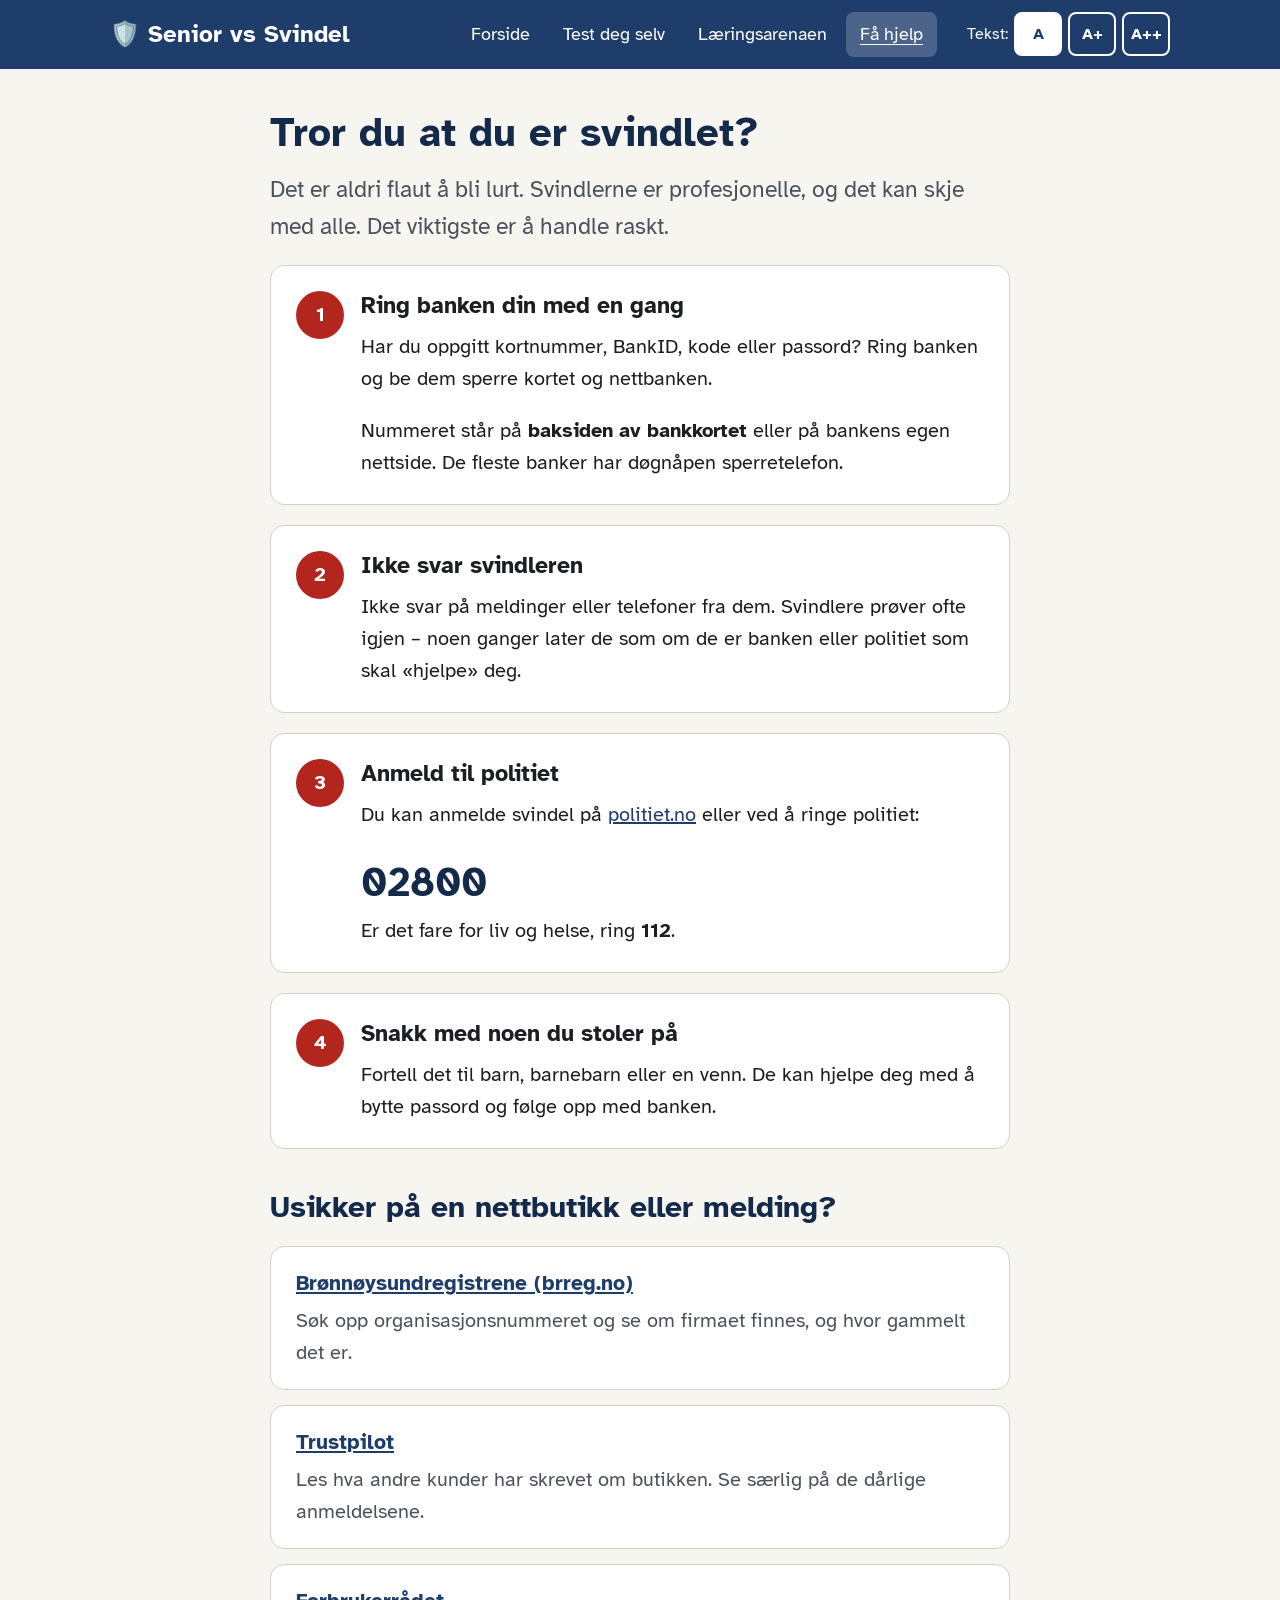
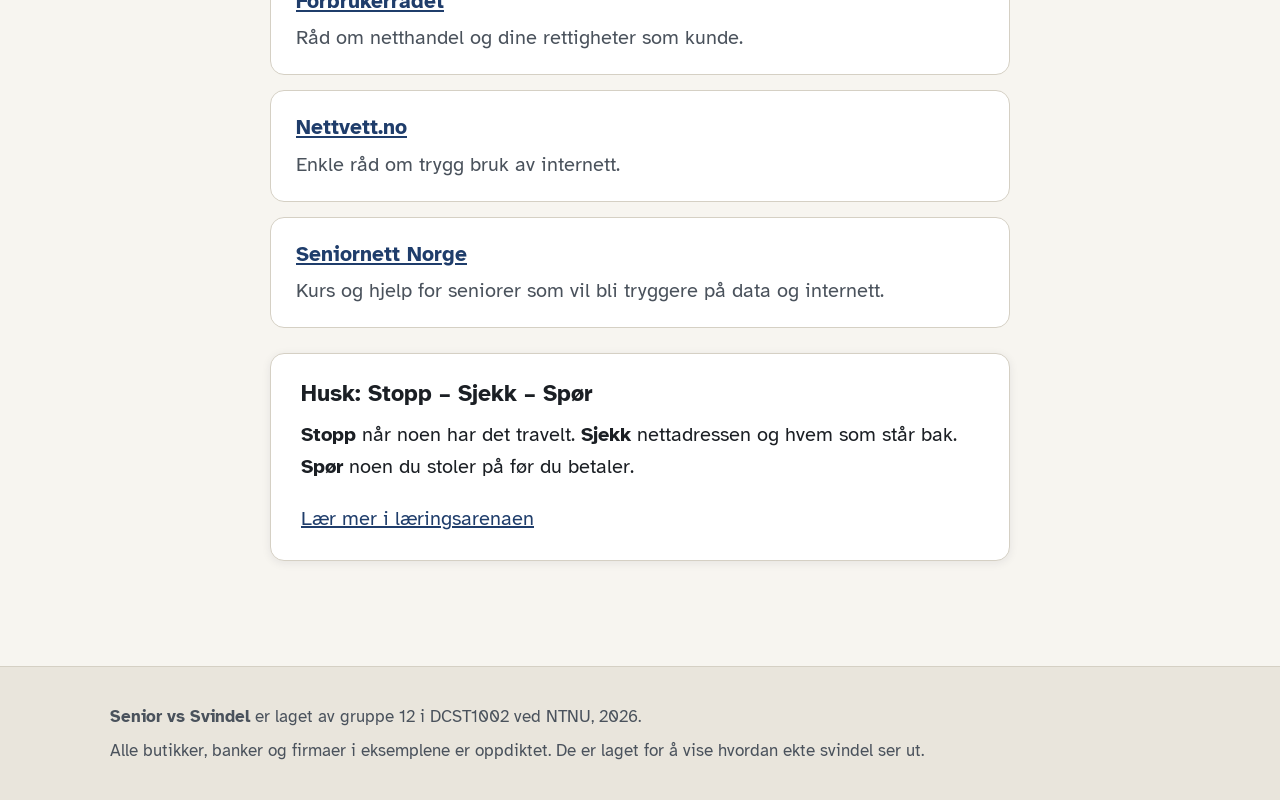
==== hjelp.html @ 6424313f "Første versjon av nettsiden Senior vs Svindel Vanskelig førstetest, læringsarena med fem moduler, le" ====
<!doctype html>
<html lang="no">
<head>
  <meta charset="utf-8">
  <meta name="viewport" content="width=device-width, initial-scale=1">
  <title>Få hjelp – Senior vs Svindel</title>
  <script>try { document.documentElement.dataset.tekst = JSON.parse(localStorage.getItem('svs-tekst')) || 'normal'; } catch (e) {}</script>
  <link rel="preconnect" href="https://fonts.googleapis.com">
  <link rel="preconnect" href="https://fonts.gstatic.com" crossorigin>
  <link href="https://fonts.googleapis.com/css2?family=Atkinson+Hyperlegible:wght@400;700&display=swap" rel="stylesheet">
  <link rel="stylesheet" href="css/stil.css">
</head>
<body>
  <a class="hopp" href="#hovedinnhold">Hopp til innholdet</a>
  <header class="topp">
    <div class="topp-innhold">
      <a class="logo" href="index.html"><span aria-hidden="true">🛡️</span> Senior vs Svindel</a>
      <nav class="hovedmeny" aria-label="Hovedmeny">
        <a href="index.html">Forside</a>
        <a href="test.html">Test deg selv</a>
        <a href="laering.html">Læringsarenaen</a>
        <a href="hjelp.html">Få hjelp</a>
      </nav>
      <div class="tekststorrelse" role="group" aria-label="Tekststørrelse">
        <span>Tekst:</span>
        <button type="button" data-tekstknapp="normal" aria-label="Vanlig tekst">A</button>
        <button type="button" data-tekstknapp="stor" aria-label="Stor tekst">A+</button>
        <button type="button" data-tekstknapp="storst" aria-label="Største tekst">A++</button>
      </div>
    </div>
  </header>

  <main class="innhold smal" id="hovedinnhold">
    <h1>Tror du at du er svindlet?</h1>
    <p class="ingress">
      Det er aldri flaut å bli lurt. Svindlerne er profesjonelle, og det kan skje med alle.
      Det viktigste er å handle raskt.
    </p>

    <ol class="hjelp-steg">
      <li>
        <h3>Ring banken din med en gang</h3>
        <p>Har du oppgitt kortnummer, BankID, kode eller passord? Ring banken og be dem sperre kortet og nettbanken.</p>
        <p>Nummeret står på <b>baksiden av bankkortet</b> eller på bankens egen nettside. De fleste banker har døgnåpen sperretelefon.</p>
      </li>
      <li>
        <h3>Ikke svar svindleren</h3>
        <p>Ikke svar på meldinger eller telefoner fra dem. Svindlere prøver ofte igjen – noen ganger later de som om de er banken eller politiet som skal «hjelpe» deg.</p>
      </li>
      <li>
        <h3>Anmeld til politiet</h3>
        <p>Du kan anmelde svindel på <a href="https://www.politiet.no" target="_blank" rel="noopener">politiet.no</a> eller ved å ringe politiet:</p>
        <span class="telefonnummer">02800</span>
        <p>Er det fare for liv og helse, ring <b>112</b>.</p>
      </li>
      <li>
        <h3>Snakk med noen du stoler på</h3>
        <p>Fortell det til barn, barnebarn eller en venn. De kan hjelpe deg med å bytte passord og følge opp med banken.</p>
      </li>
    </ol>

    <h2>Usikker på en nettbutikk eller melding?</h2>
    <ul class="lenkeliste">
      <li>
        <a href="https://www.brreg.no" target="_blank" rel="noopener">Brønnøysundregistrene (brreg.no)</a>
        <p>Søk opp organisasjonsnummeret og se om firmaet finnes, og hvor gammelt det er.</p>
      </li>
      <li>
        <a href="https://www.trustpilot.com" target="_blank" rel="noopener">Trustpilot</a>
        <p>Les hva andre kunder har skrevet om butikken. Se særlig på de dårlige anmeldelsene.</p>
      </li>
      <li>
        <a href="https://www.forbrukerradet.no" target="_blank" rel="noopener">Forbrukerrådet</a>
        <p>Råd om netthandel og dine rettigheter som kunde.</p>
      </li>
      <li>
        <a href="https://nettvett.no" target="_blank" rel="noopener">Nettvett.no</a>
        <p>Enkle råd om trygg bruk av internett.</p>
      </li>
      <li>
        <a href="https://www.seniornett.no" target="_blank" rel="noopener">Seniornett Norge</a>
        <p>Kurs og hjelp for seniorer som vil bli tryggere på data og internett.</p>
      </li>
    </ul>

    <div class="kort">
      <h3>Husk: Stopp – Sjekk – Spør</h3>
      <p><b>Stopp</b> når noen har det travelt. <b>Sjekk</b> nettadressen og hvem som står bak. <b>Spør</b> noen du stoler på før du betaler.</p>
      <a href="laering.html">Lær mer i læringsarenaen</a>
    </div>
  </main>

  <footer class="bunn">
    <div class="bunn-innhold">
      <p><b>Senior vs Svindel</b> er laget av gruppe 12 i DCST1002 ved NTNU, 2026.</p>
      <p>Alle butikker, banker og firmaer i eksemplene er oppdiktet. De er laget for å vise hvordan ekte svindel ser ut.</p>
    </div>
  </footer>

  <script src="js/felles.js"></script>
</body>
</html>
---- css/stil.css ----
/* =========================================================
   Senior vs Svindel – felles stil for hele nettsiden
   Laget for eldre brukere: stor tekst, høy kontrast, store knapper.
   ========================================================= */

:root {
  --bakgrunn: #f7f5f0;
  --flate: #ffffff;
  --tekst: #1b1f24;
  --dempet: #4a525c;
  --hoved: #1f3d6b;
  --hoved-mork: #142a4b;
  --hoved-lys: #e4ebf5;
  --fare: #b3261e;
  --fare-mork: #8c1d17;
  --fare-lys: #fbe9e7;
  --ok: #1d6f3a;
  --ok-mork: #15542b;
  --ok-lys: #e3f3e8;
  --varsel: #7a5000;
  --varsel-lys: #fff4d6;
  --kant: #d5d0c4;
  --fokus: #f2b705;
  --radius: 14px;
  --skygge: 0 2px 10px rgba(20, 30, 50, 0.08);
}

/* Tekststørrelse styres av knappene A / A+ / A++ */
html { font-size: 125%; } /* 20 px */
html[data-tekst="stor"] { font-size: 140%; }
html[data-tekst="storst"] { font-size: 160%; }

*, *::before, *::after { box-sizing: border-box; }
[hidden] { display: none !important; }

body {
  margin: 0;
  font-family: "Atkinson Hyperlegible", system-ui, -apple-system, "Segoe UI", Arial, sans-serif;
  background: var(--bakgrunn);
  color: var(--tekst);
  line-height: 1.6;
}

img { max-width: 100%; height: auto; }
a { color: var(--hoved); }
:focus-visible { outline: 4px solid var(--fokus); outline-offset: 3px; }

h1 { font-size: 2rem; line-height: 1.2; margin: 0 0 0.75rem; color: var(--hoved-mork); }
h2 { font-size: 1.5rem; line-height: 1.25; margin: 2rem 0 0.75rem; color: var(--hoved-mork); }
h3 { font-size: 1.15rem; line-height: 1.3; margin: 1.25rem 0 0.5rem; }
p { margin: 0 0 1rem; }

.hopp {
  position: absolute; left: -9999px; top: 0;
  background: var(--fokus); color: #000; padding: 0.5rem 1rem; z-index: 10;
}
.hopp:focus { left: 0; }

/* ---------- Toppmeny ---------- */
.topp { background: var(--hoved); color: #fff; }
.topp-innhold {
  max-width: 1100px; margin: 0 auto; padding: 0.6rem 1rem;
  display: flex; flex-wrap: wrap; align-items: center; gap: 0.5rem 1.5rem;
}
.logo {
  color: #fff; font-weight: 700; font-size: 1.2rem; text-decoration: none;
  display: flex; gap: 0.4rem; align-items: center;
}
.hovedmeny { display: flex; flex-wrap: wrap; gap: 0.25rem; margin-left: auto; }
.hovedmeny a {
  color: #fff; text-decoration: none; padding: 0.4rem 0.7rem; border-radius: 8px; font-size: 0.9rem;
}
.hovedmeny a:hover { background: rgba(255, 255, 255, 0.15); }
.hovedmeny a[aria-current="page"] { background: rgba(255, 255, 255, 0.2); text-decoration: underline; text-underline-offset: 4px; }
.tekststorrelse { display: flex; gap: 0.3rem; align-items: center; font-size: 0.8rem; }
.tekststorrelse button {
  font: inherit; font-weight: 700; min-width: 2.4rem; min-height: 2.2rem;
  border: 2px solid #fff; background: transparent; color: #fff; border-radius: 8px; cursor: pointer;
}
.tekststorrelse button[aria-pressed="true"] { background: #fff; color: var(--hoved); }

/* ---------- Innhold ---------- */
.innhold { max-width: 1100px; margin: 0 auto; padding: 2rem 1rem 4rem; }
.smal { max-width: 780px; margin-left: auto; margin-right: auto; }
.ingress { font-size: 1.15rem; color: var(--dempet); max-width: 40em; }
.overtittel {
  text-transform: uppercase; letter-spacing: 0.08em; font-size: 0.8rem; font-weight: 700;
  color: var(--hoved); margin-bottom: 0.3rem;
}

.kort {
  background: var(--flate); border: 1px solid var(--kant); border-radius: var(--radius);
  padding: 1.25rem 1.5rem; box-shadow: var(--skygge); margin: 1.25rem 0;
}
.kort > :last-child { margin-bottom: 0; }
.kort h2:first-child, .kort h3:first-child { margin-top: 0; }
.varsel-kort { background: var(--varsel-lys); border-color: #e9cf8a; }
.fare-kort { background: var(--fare-lys); border-color: #eab5ae; }
.ok-kort { background: var(--ok-lys); border-color: #a9d6b8; }

/* ---------- Knapper ---------- */
.knapp {
  display: inline-flex; align-items: center; justify-content: center; gap: 0.5rem;
  min-height: 3rem; padding: 0.7rem 1.4rem;
  font: inherit; font-weight: 700; line-height: 1.25; text-align: center;
  border-radius: 12px; border: 2px solid var(--hoved);
  background: var(--hoved); color: #fff; text-decoration: none; cursor: pointer;
}
.knapp:hover { background: var(--hoved-mork); border-color: var(--hoved-mork); }
.knapp:disabled { cursor: default; opacity: 0.55; }
.knapp-stor { font-size: 1.1rem; padding: 0.9rem 2rem; min-height: 3.6rem; }
.knapp-sekundar { background: var(--flate); color: var(--hoved); }
.knapp-sekundar:hover { background: var(--hoved-lys); color: var(--hoved-mork); }
.svar-ekte { background: var(--ok); border-color: var(--ok); }
.svar-ekte:hover { background: var(--ok-mork); border-color: var(--ok-mork); }
.svar-svindel { background: var(--fare); border-color: var(--fare); }
.svar-svindel:hover { background: var(--fare-mork); border-color: var(--fare-mork); }
.knapperad { display: flex; flex-wrap: wrap; gap: 1rem; margin: 1.5rem 0; }

/* ---------- Forside ---------- */
.helt { padding: 2.5rem 0 1rem; }
.helt h1 { font-size: 2.6rem; max-width: 16em; }
.helt .ingress { font-size: 1.25rem; }
.tall-rad { display: grid; grid-template-columns: repeat(auto-fit, minmax(240px, 1fr)); gap: 1rem; margin: 2rem 0; }
.tall-kort { background: var(--flate); border: 1px solid var(--kant); border-radius: var(--radius); padding: 1.25rem 1.5rem; box-shadow: var(--skygge); }
.tall-kort .tall { font-size: 2.4rem; font-weight: 700; color: var(--fare); line-height: 1.1; display: block; }
.tall-kort p { margin: 0.4rem 0 0.5rem; }
.tall-kort .kilde { font-size: 0.75rem; color: var(--dempet); margin: 0; }
.steg-rad { display: grid; grid-template-columns: repeat(auto-fit, minmax(240px, 1fr)); gap: 1rem; counter-reset: steg; padding: 0; list-style: none; }
.steg-rad li { background: var(--flate); border: 1px solid var(--kant); border-radius: var(--radius); padding: 1.25rem 1.5rem; position: relative; }
.steg-rad li::before {
  counter-increment: steg; content: counter(steg);
  display: grid; place-items: center; width: 2.4rem; height: 2.4rem; border-radius: 50%;
  background: var(--hoved); color: #fff; font-weight: 700; margin-bottom: 0.5rem;
}
.steg-rad h3 { margin-top: 0; }
.steg-rad p { margin: 0; }

/* ---------- Test ---------- */
.test-topp { display: flex; justify-content: space-between; align-items: center; gap: 1rem; flex-wrap: wrap; margin-bottom: 0.5rem; font-weight: 700; }
.fremdrift { height: 0.6rem; background: var(--hoved-lys); border-radius: 99px; overflow: hidden; }
.fremdrift > span { display: block; height: 100%; background: var(--hoved); transition: width 0.3s; }
.tidtaker { color: var(--dempet); font-variant-numeric: tabular-nums; }
.tidtaker.lite-tid { color: var(--fare); }
.tidslinje { height: 0.35rem; background: #eee6d8; border-radius: 99px; overflow: hidden; margin-top: 0.4rem; }
.tidslinje > span { display: block; height: 100%; background: var(--varsel); transition: width 1s linear; }
.tidslinje.lite-tid > span { background: var(--fare); }
.sporsmal-tekst { font-size: 1.4rem; margin: 1.25rem 0 1rem; }
.oppgave { margin: 0 0 1.25rem; }

.svarknapper {
  display: grid; grid-template-columns: 1fr 1fr; gap: 1rem;
  position: sticky; bottom: 0; padding: 1rem 0;
  background: linear-gradient(to bottom, rgba(247, 245, 240, 0), var(--bakgrunn) 25%);
}
.svarknapper.valg-liste { grid-template-columns: 1fr; position: static; background: none; }
.knapp-valg {
  background: var(--flate); color: var(--tekst); border-color: var(--kant);
  justify-content: flex-start; text-align: left; font-weight: 400;
}
.knapp-valg:hover { background: var(--hoved-lys); border-color: var(--hoved); color: var(--tekst); }
.knapp-valg.valgt { border-color: var(--hoved); border-width: 3px; }
.knapp-valg.er-riktig { background: var(--ok-lys); border-color: var(--ok); }
.knapp-valg:disabled { opacity: 1; }

.sikkerhet { display: grid; grid-template-columns: repeat(5, 1fr); gap: 0.5rem; margin: 1rem 0 1.5rem; }
.sikkerhet button {
  font: inherit; font-size: 0.85rem; min-height: 4.2rem; padding: 0.5rem 0.3rem;
  border: 2px solid var(--kant); background: var(--flate); color: var(--tekst); border-radius: 12px; cursor: pointer; line-height: 1.2;
}
.sikkerhet button b { display: block; font-size: 1.3rem; }
.sikkerhet button[aria-pressed="true"] { border-color: var(--hoved); background: var(--hoved); color: #fff; }

.tilbakemelding { border-radius: var(--radius); padding: 1.25rem 1.5rem; margin: 1rem 0; border: 3px solid; }
.tilbakemelding.riktig { background: var(--ok-lys); border-color: var(--ok); }
.tilbakemelding.feil { background: var(--fare-lys); border-color: var(--fare); }
.tb-tittel { font-size: 1.3rem; font-weight: 700; margin-bottom: 0.5rem; }

.resultat h1 { font-size: 2.2rem; }
.poeng-stor { font-size: 4.5rem; font-weight: 700; line-height: 1; margin: 0.5rem 0 1rem; }
.poeng-stor span { font-size: 2rem; color: var(--dempet); }
.poeng-stor.fare { color: var(--fare); }
.poeng-stor.ok { color: var(--ok); }
.sammenligning { display: grid; grid-template-columns: 1fr 1fr; gap: 1rem; margin: 1rem 0; }
.sammenligning div { background: var(--flate); border: 1px solid var(--kant); border-radius: var(--radius); padding: 1rem; text-align: center; }
.sammenligning span { display: block; color: var(--dempet); }
.sammenligning b { font-size: 2.2rem; }
.sammenligning .naa b { color: var(--ok); }

.fasit { margin: 2rem 0; background: var(--flate); border: 1px solid var(--kant); border-radius: var(--radius); padding: 1rem 1.5rem; }
.fasit summary { cursor: pointer; font-weight: 700; font-size: 1.1rem; min-height: 2.5rem; display: flex; align-items: center; }
.fasit ol { padding-left: 1.5rem; }
.fasit li { margin: 1rem 0; padding-left: 0.25rem; }
.fasit li p { margin: 0.3rem 0 0; color: var(--dempet); }
.fasit .merke-riktig { color: var(--ok); font-weight: 700; }
.fasit .merke-feil { color: var(--fare); font-weight: 700; }

.sjekkliste { padding-left: 0; list-style: none; }
.sjekkliste li { padding-left: 2rem; position: relative; margin: 0.4rem 0; }
.sjekkliste li::before { content: "✔"; position: absolute; left: 0.3rem; color: var(--ok); font-weight: 700; }

/* ---------- Læringsarenaen ---------- */
.steg-nav { display: flex; flex-wrap: wrap; gap: 0.5rem; margin: 1.5rem 0; scroll-margin-top: 1rem; }
.steg-nav button {
  font: inherit; font-size: 0.85rem; padding: 0.5rem 0.9rem; min-height: 2.6rem;
  border-radius: 99px; border: 2px solid var(--hoved); background: var(--flate); color: var(--hoved); cursor: pointer;
}
.steg-nav button[aria-current="step"] { background: var(--hoved); color: #fff; }
.steg-nav button.ferdig::before { content: "✓ "; font-weight: 700; }
.modul h2:first-of-type { margin-top: 0.3rem; font-size: 1.9rem; }
.oppgavetekst { background: var(--hoved-lys); border-radius: var(--radius); padding: 1rem 1.25rem; }
.modul-knapper { display: flex; flex-wrap: wrap; justify-content: space-between; gap: 1rem; margin-top: 2.5rem; padding-top: 1.5rem; border-top: 1px solid var(--kant); }

.finn-status-linje {
  position: sticky; top: 0; z-index: 2;
  background: var(--flate); border: 2px solid var(--hoved); border-radius: var(--radius);
  padding: 0.7rem 1rem; margin-bottom: 1rem; display: flex; flex-wrap: wrap; gap: 0.25rem 1rem;
}
.finn-teller { font-weight: 700; color: var(--hoved); }
.finn-status.ok { color: var(--ok); }
.finn-rutenett { display: grid; grid-template-columns: minmax(0, 3fr) minmax(0, 2fr); gap: 1.5rem; align-items: start; }
.finn-omrade { cursor: pointer; }
.finn-omrade [data-funn] { border-radius: 6px; transition: box-shadow 0.2s; }
.finn-omrade [data-funn].funnet { box-shadow: 0 0 0 3px var(--ok), 0 0 0 7px rgba(29, 111, 58, 0.25); }
.finn-panel { background: var(--flate); border: 1px solid var(--kant); border-radius: var(--radius); padding: 1rem 1.25rem; }
.finn-panel h3 { margin-top: 0; }
.funn-liste { padding-left: 1.4rem; margin: 0 0 1rem; }
.funn-liste li { margin: 0.6rem 0; padding: 0.3rem 0.4rem; border-radius: 8px; transition: background-color 0.4s; }
.funn-liste li .funnet-tekst { display: none; }
.funn-liste li.vist .funnet-tekst { display: block; }
.funn-liste li.vist .ikke-funnet { display: none; }
.funn-liste li .ikke-funnet { color: var(--dempet); }
.funn-liste li.blink { background: var(--ok-lys); }

.url-eksempel { background: var(--flate); border: 1px solid var(--kant); border-radius: var(--radius); padding: 1.25rem 1.5rem; margin: 1rem 0; }
.url-linje { font-family: ui-monospace, Menlo, Consolas, monospace; font-size: 1.05rem; word-break: break-all; line-height: 1.8; }
.del-dempet { color: #7b828b; }
.del-eier { background: #c9ecd4; color: #0d4421; font-weight: 700; padding: 0.1rem 0.3rem; border-radius: 4px; }
.del-eier.falsk { background: #f6cbc5; color: #6d130e; }
.url-merknad { margin: 0.5rem 0 0; }
.regel { counter-reset: regel; list-style: none; padding: 0; }
.regel li { position: relative; padding-left: 2.8rem; margin: 0.8rem 0; min-height: 2rem; }
.regel li::before {
  counter-increment: regel; content: counter(regel);
  position: absolute; left: 0; top: 0; width: 2rem; height: 2rem; border-radius: 50%;
  background: var(--hoved); color: #fff; font-weight: 700; display: grid; place-items: center;
}

.adresse-oppgaver { display: grid; gap: 1rem; margin: 1rem 0; }
.adresse-oppgave { background: var(--flate); border: 2px solid var(--kant); border-radius: var(--radius); padding: 1rem 1.25rem; }
.adresse-oppgave.riktig { border-color: var(--ok); background: var(--ok-lys); }
.adresse-oppgave.feil { border-color: var(--fare); background: var(--fare-lys); }
.adresse-tekst { font-family: ui-monospace, Menlo, Consolas, monospace; font-size: 1rem; word-break: break-all; margin-bottom: 0.75rem; }
.adresse-tekst mark { background: #fff1a8; padding: 0.05rem 0.2rem; border-radius: 4px; font-weight: 700; }
.adresse-knapper { display: flex; flex-wrap: wrap; gap: 0.75rem; }
.adresse-knapper .knapp.valgt:disabled { opacity: 1; box-shadow: 0 0 0 3px var(--tekst); }
.adresse-svar:not(:empty) { margin-top: 0.75rem; }

.tips-rutenett { display: grid; grid-template-columns: repeat(auto-fit, minmax(260px, 1fr)); gap: 1rem; margin: 1rem 0; }
.tips-kort { background: var(--flate); border: 2px solid var(--kant); border-radius: var(--radius); padding: 0; }
.tips-kort[open] { border-color: var(--hoved); }
.tips-kort summary {
  cursor: pointer; padding: 1rem 1.25rem; font-weight: 700; font-size: 1.05rem;
  display: flex; align-items: center; gap: 0.6rem; list-style: none; min-height: 3.5rem;
}
.tips-kort summary::-webkit-details-marker { display: none; }
.tips-kort summary::after { content: "+"; margin-left: auto; font-size: 1.5rem; color: var(--hoved); }
.tips-kort[open] summary::after { content: "–"; }
.tips-kort summary .ikon { font-size: 1.6rem; }
.tips-kort p { padding: 0 1.25rem 1rem; margin: 0; }

.bildepar { display: grid; grid-template-columns: 1fr 1fr; gap: 1rem; margin: 1rem 0; }
.bildepar button { padding: 0; border: 3px solid var(--kant); border-radius: var(--radius); overflow: hidden; background: var(--flate); cursor: pointer; font: inherit; }
.bildepar button img { display: block; width: 100%; aspect-ratio: 1; object-fit: cover; }
.bildepar button span { display: block; padding: 0.5rem; font-weight: 700; }
.bildepar button.er-ki { border-color: var(--fare); }
.bildepar button.er-ekte { border-color: var(--ok); }

.miniquiz { background: var(--flate); border: 2px solid var(--hoved); border-radius: var(--radius); padding: 1.25rem 1.5rem; margin: 2rem 0; }
.miniquiz .mq-etikett { font-weight: 700; color: var(--hoved); text-transform: uppercase; letter-spacing: 0.06em; font-size: 0.8rem; margin-bottom: 0.3rem; }
.miniquiz .mq-sporsmal { font-weight: 700; font-size: 1.1rem; }
.miniquiz .mq-valg { display: grid; gap: 0.6rem; }
.mq-svar:not(:empty) { margin-top: 1rem; padding: 1rem 1.25rem; border-radius: 12px; }
.mq-svar.riktig { background: var(--ok-lys); border: 2px solid var(--ok); }
.mq-svar.feil { background: var(--fare-lys); border: 2px solid var(--fare); }

.huskeregel { display: grid; grid-template-columns: repeat(auto-fit, minmax(250px, 1fr)); gap: 1rem; margin: 1rem 0; padding: 0; list-style: none; }
.huskeregel li { background: var(--flate); border: 1px solid var(--kant); border-top: 8px solid var(--hoved); border-radius: var(--radius); padding: 1.25rem 1.5rem; }
.huskeregel li:nth-child(1) { border-top-color: var(--fare); }
.huskeregel li:nth-child(2) { border-top-color: var(--varsel); }
.huskeregel li:nth-child(3) { border-top-color: var(--ok); }
.huskeregel h3 { margin-top: 0; font-size: 1.4rem; }
.huskeregel .ikon { font-size: 2rem; display: block; }

.lenkeliste { list-style: none; padding: 0; display: grid; gap: 0.75rem; }
.lenkeliste li { background: var(--flate); border: 1px solid var(--kant); border-radius: var(--radius); padding: 1rem 1.25rem; }
.lenkeliste a { font-weight: 700; font-size: 1.05rem; }
.lenkeliste p { margin: 0.2rem 0 0; color: var(--dempet); }

/* ---------- Hjelp ---------- */
.telefonnummer { font-size: 2rem; font-weight: 700; color: var(--hoved-mork); display: block; }
.hjelp-steg { counter-reset: hsteg; list-style: none; padding: 0; }
.hjelp-steg > li { position: relative; padding: 1.25rem 1.5rem 1.25rem 4.5rem; background: var(--flate); border: 1px solid var(--kant); border-radius: var(--radius); margin: 1rem 0; }
.hjelp-steg > li::before {
  counter-increment: hsteg; content: counter(hsteg);
  position: absolute; left: 1.25rem; top: 1.25rem; width: 2.4rem; height: 2.4rem; border-radius: 50%;
  background: var(--fare); color: #fff; font-weight: 700; display: grid; place-items: center;
}
.hjelp-steg h3 { margin-top: 0; }
.hjelp-steg p:last-child { margin-bottom: 0; }

/* ---------- Bunn ---------- */
.bunn { background: #e9e5dc; border-top: 1px solid var(--kant); font-size: 0.85rem; color: var(--dempet); }
.bunn-innhold { max-width: 1100px; margin: 0 auto; padding: 1.5rem 1rem; }
.bunn p { margin: 0.3rem 0; }

/* =========================================================
   Eksempler: falske og ekte nettsider, meldinger og bilder
   (vises i testene og i læringsarenaen)
   ========================================================= */

.nettleser {
  margin: 0; border: 1px solid #b9b4a8; border-radius: 12px; overflow: hidden;
  background: #fff; box-shadow: 0 8px 30px rgba(0, 0, 0, 0.12);
}
.nettleser-topp { background: #e9e7e2; padding: 0.5rem 0.75rem; display: flex; align-items: center; gap: 0.75rem; }
.prikker { display: flex; gap: 6px; flex-shrink: 0; }
.prikker i { width: 12px; height: 12px; border-radius: 50%; background: #c9c5bc; display: block; }
.adressefelt {
  flex: 1; min-width: 0; background: #fff; border-radius: 99px; padding: 0.35rem 0.9rem;
  font-family: ui-monospace, Menlo, Consolas, monospace; font-size: 0.8rem; line-height: 1.4;
  display: flex; gap: 0.4rem; align-items: center; border: 1px solid #d6d2c9;
}
.adressefelt .url { word-break: break-all; }
.ikke-sikker { color: var(--fare); font-family: system-ui, sans-serif; font-weight: 700; white-space: nowrap; }

/* Nettbutikk-mal */
.butikk { --merke: #333; font-family: system-ui, -apple-system, "Segoe UI", Arial, sans-serif; font-size: 0.85rem; color: #222; line-height: 1.45; }
.b-toppstripe { background: var(--merke); color: #fff; text-align: center; padding: 0.35rem 0.5rem; font-size: 0.75rem; }
.b-topp { display: flex; flex-wrap: wrap; align-items: center; gap: 0.5rem 1.25rem; padding: 0.8rem 1rem; border-bottom: 1px solid #eee; }
.b-logo { font-weight: 800; font-size: 1.2rem; color: var(--merke); line-height: 1.1; }
.b-logo small { display: block; font-weight: 400; font-size: 0.65rem; color: #777; letter-spacing: 0.05em; }
.b-meny { display: flex; flex-wrap: wrap; gap: 0.9rem; color: #444; font-size: 0.8rem; }
.b-kurv { margin-left: auto; }
.b-banner { background: #f4f4f4; background: linear-gradient(135deg, color-mix(in srgb, var(--merke) 14%, #fff), #fff); padding: 1.2rem 1rem; }
.b-banner h3 { margin: 0 0 0.3rem; font-size: 1.25rem; color: var(--merke); }
.b-banner p { margin: 0; }
.b-nedtelling { display: inline-block; margin-top: 0.6rem; background: #111; color: #fff; padding: 0.3rem 0.7rem; border-radius: 6px; font-weight: 700; }
.b-vurdering { padding: 0.5rem 1rem; font-size: 0.8rem; color: #333; background: #fafafa; border-bottom: 1px solid #eee; }
.b-vurdering .stjerner { color: #e0a100; letter-spacing: 1px; }
.b-produkter { display: grid; grid-template-columns: repeat(auto-fit, minmax(130px, 1fr)); gap: 0.8rem; padding: 1rem; }
.b-produkt { border: 1px solid #eee; border-radius: 8px; padding: 0.6rem; position: relative; }
.b-bilde { aspect-ratio: 4 / 3; display: grid; place-items: center; font-size: 2.6rem; border-radius: 6px; margin-bottom: 0.4rem; background: #eee; }
.b-bilde img { display: block; width: 100%; height: 100%; object-fit: cover; border-radius: 6px; }
.b-pnavn { font-size: 0.8rem; }
.b-pris s { color: #888; font-size: 0.75rem; }
.b-pris b { font-size: 1rem; color: #111; }
.b-pris .tilbud { color: #c00; }
.b-merke { position: absolute; top: 0.4rem; left: 0.4rem; background: #c00; color: #fff; font-size: 0.65rem; font-weight: 700; padding: 0.15rem 0.4rem; border-radius: 4px; }
.b-bunn { background: #f3f3f3; padding: 0.9rem 1rem; font-size: 0.75rem; color: #444; display: flex; flex-wrap: wrap; gap: 0.75rem 2rem; justify-content: space-between; }
.b-betal { display: inline-block; border: 1px solid #ccc; background: #fff; border-radius: 4px; padding: 0.1rem 0.4rem; margin: 0.15rem 0.25rem 0 0; font-weight: 700; font-size: 0.7rem; }

/* Bank-innlogging */
.bank { font-family: system-ui, -apple-system, "Segoe UI", Arial, sans-serif; font-size: 0.85rem; background: #f2f5f9; color: #1c2430; }
.bank-topp { background: #0d2c54; color: #fff; padding: 0.8rem 1rem; display: flex; justify-content: space-between; align-items: center; gap: 1rem; }
.bank-logo { font-weight: 800; font-size: 1.15rem; }
.bank-varsel { background: #fff3cd; color: #6b4d00; border-bottom: 1px solid #f0d78a; padding: 0.6rem 1rem; font-weight: 600; }
.bank-boks { background: #fff; max-width: 360px; margin: 1.25rem auto; padding: 1.2rem 1.3rem; border-radius: 10px; box-shadow: 0 2px 10px rgba(0, 0, 0, 0.08); }
.bank-boks h3 { margin: 0 0 0.5rem; font-size: 1.1rem; }
.falsk-felt-etikett { font-size: 0.75rem; margin: 0.6rem 0 0.2rem; color: #333; }
.falsk-felt { height: 2.1rem; border: 1px solid #aab; border-radius: 6px; background: #fff; }
.falsk-knapp { margin-top: 1rem; background: #0d2c54; color: #fff; text-align: center; padding: 0.6rem; border-radius: 6px; font-weight: 700; }
.bank-bunn { text-align: center; font-size: 0.7rem; color: #667; padding: 0.5rem 1rem 1rem; }

/* Mobil med SMS */
.telefon { max-width: 380px; margin: 0 auto; background: #1a1a1a; border-radius: 36px; padding: 12px; box-shadow: 0 8px 30px rgba(0, 0, 0, 0.2); }
.t-skjerm { background: #fff; border-radius: 26px; overflow: hidden; min-height: 400px; display: flex; flex-direction: column; font-family: system-ui, -apple-system, "Segoe UI", Arial, sans-serif; }
.t-topp { text-align: center; padding: 1rem 0.75rem 0.6rem; border-bottom: 1px solid #eee; background: #f7f7f7; }
.t-avatar { width: 44px; height: 44px; border-radius: 50%; background: #9aa3ad; color: #fff; display: grid; place-items: center; margin: 0 auto 0.3rem; font-weight: 700; }
.t-avsender { font-weight: 700; display: inline-block; padding: 0 0.3rem; }
.t-under { font-size: 0.7rem; color: #777; }
.t-meldinger { padding: 1rem 0.8rem; flex: 1; }
.t-tid { text-align: center; font-size: 0.7rem; color: #888; margin-bottom: 0.6rem; }
.t-boble { background: #e9e9eb; border-radius: 18px; padding: 0.6rem 0.9rem; max-width: 90%; font-size: 0.85rem; line-height: 1.5; overflow-wrap: anywhere; }
.lenke { color: #0a66d8; text-decoration: underline; overflow-wrap: anywhere; }

/* E-post */
.epost { background: #fff; border: 1px solid #c9c5bc; border-radius: 12px; overflow: hidden; box-shadow: 0 8px 30px rgba(0, 0, 0, 0.12); font-family: system-ui, -apple-system, "Segoe UI", Arial, sans-serif; font-size: 0.85rem; color: #222; }
.e-verktoy { background: #eef1f5; padding: 0.5rem 1rem; font-size: 0.75rem; color: #555; }
.e-hode { padding: 0.9rem 1.1rem; border-bottom: 1px solid #eee; }
.e-emne { font-size: 1.05rem; font-weight: 700; margin-bottom: 0.4rem; }
.e-fra { color: #333; overflow-wrap: anywhere; }
.e-fra .adresse { color: #666; }
.e-tekst { padding: 1rem 1.1rem 1.4rem; }
.e-tekst p { margin: 0 0 0.8rem; }
.e-logo { font-weight: 800; font-size: 1.1rem; }
.e-knapp { display: inline-block; background: #d4351c; color: #fff; padding: 0.55rem 1.1rem; border-radius: 6px; font-weight: 700; }

/* Bildeoppgave */
.bildeoppgave { margin: 0; text-align: center; }
.bildeoppgave img { max-height: 65vh; border-radius: var(--radius); box-shadow: 0 8px 30px rgba(0, 0, 0, 0.15); }

/* ---------- Mobil ---------- */
@media (max-width: 760px) {
  html { font-size: 112.5%; }
  html[data-tekst="stor"] { font-size: 125%; }
  html[data-tekst="storst"] { font-size: 140%; }
  h1, .helt h1 { font-size: 1.8rem; }
  .hovedmeny { margin-left: 0; width: 100%; }
  .prikker { display: none; }
  .finn-rutenett { grid-template-columns: 1fr; }
  .sikkerhet { grid-template-columns: 1fr; }
  .sikkerhet button { min-height: 3rem; display: flex; gap: 0.75rem; align-items: center; padding: 0.5rem 1rem; text-align: left; }
  .sikkerhet button b { font-size: 1.1rem; }
  .svarknapper { gap: 0.6rem; }
  .svarknapper .knapp-stor { padding: 0.8rem 0.6rem; }
  .bildepar { grid-template-columns: 1fr; }
  .poeng-stor { font-size: 3.5rem; }
}
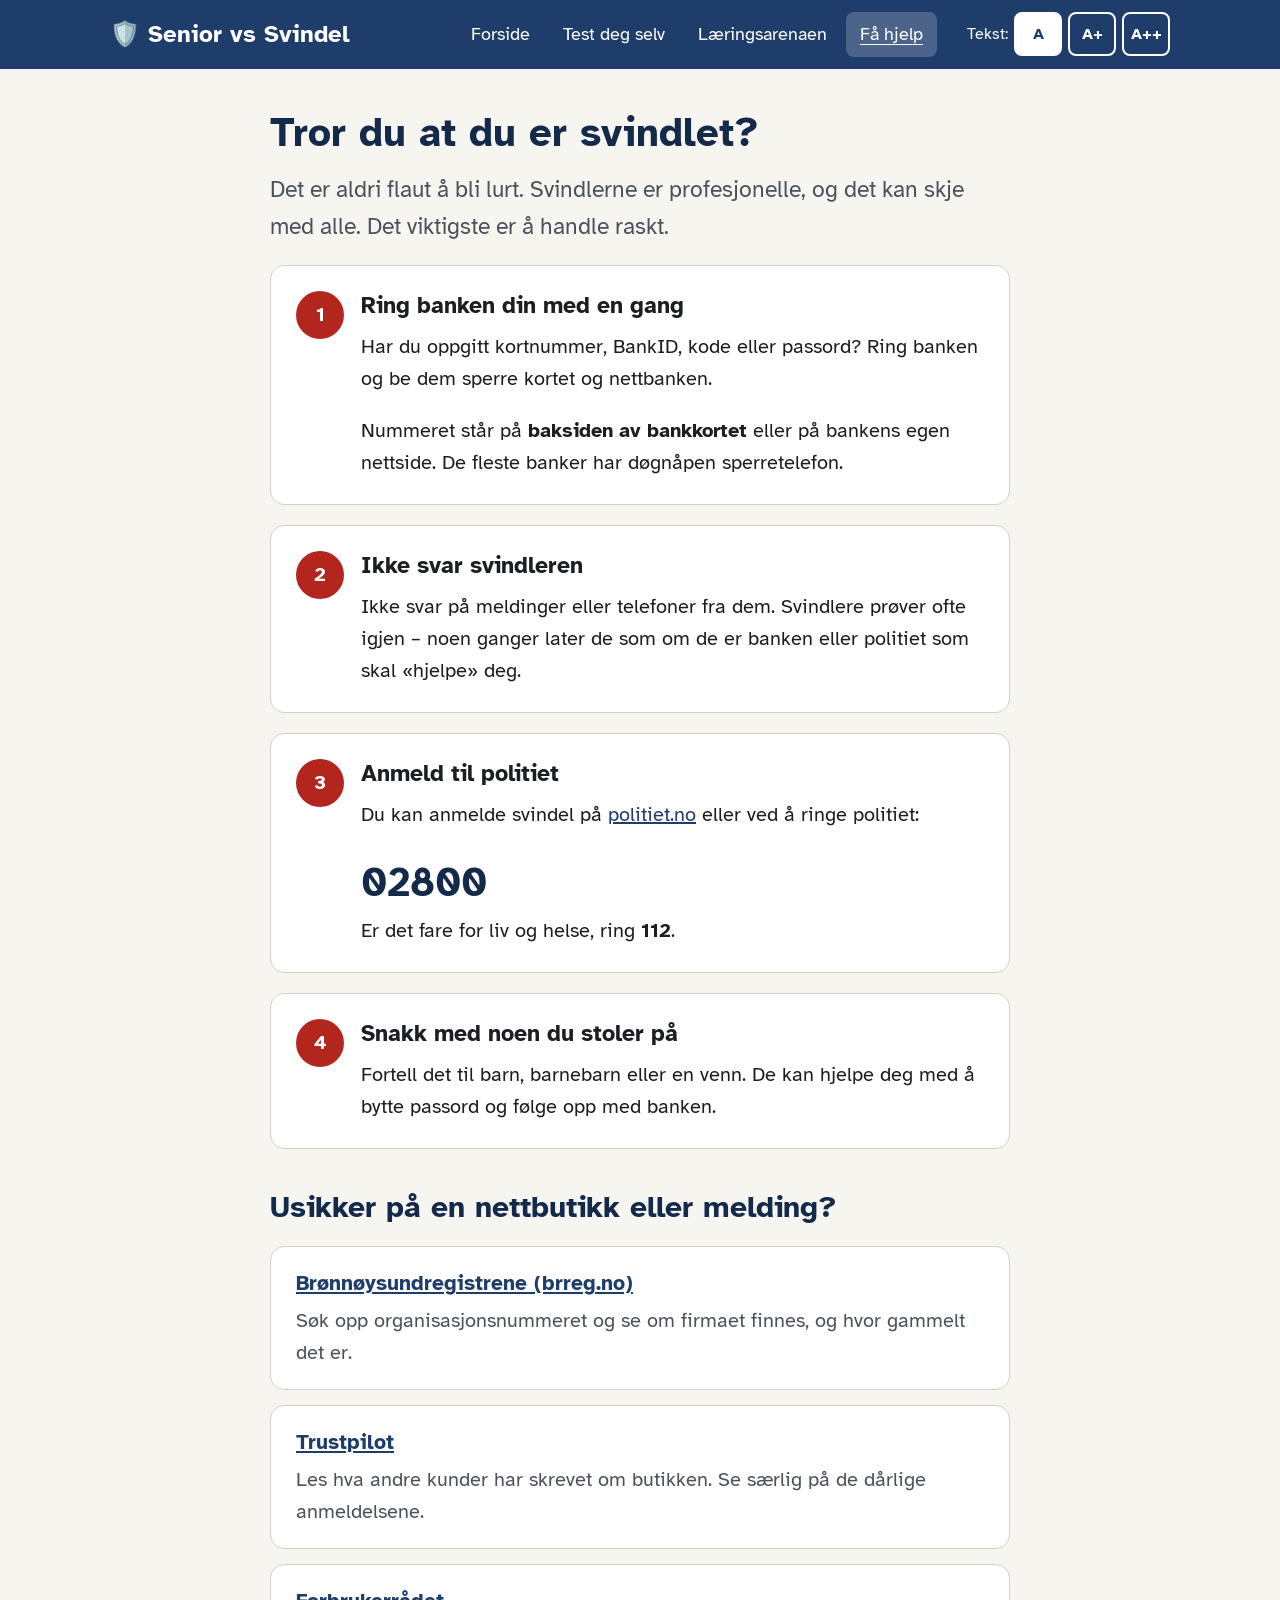
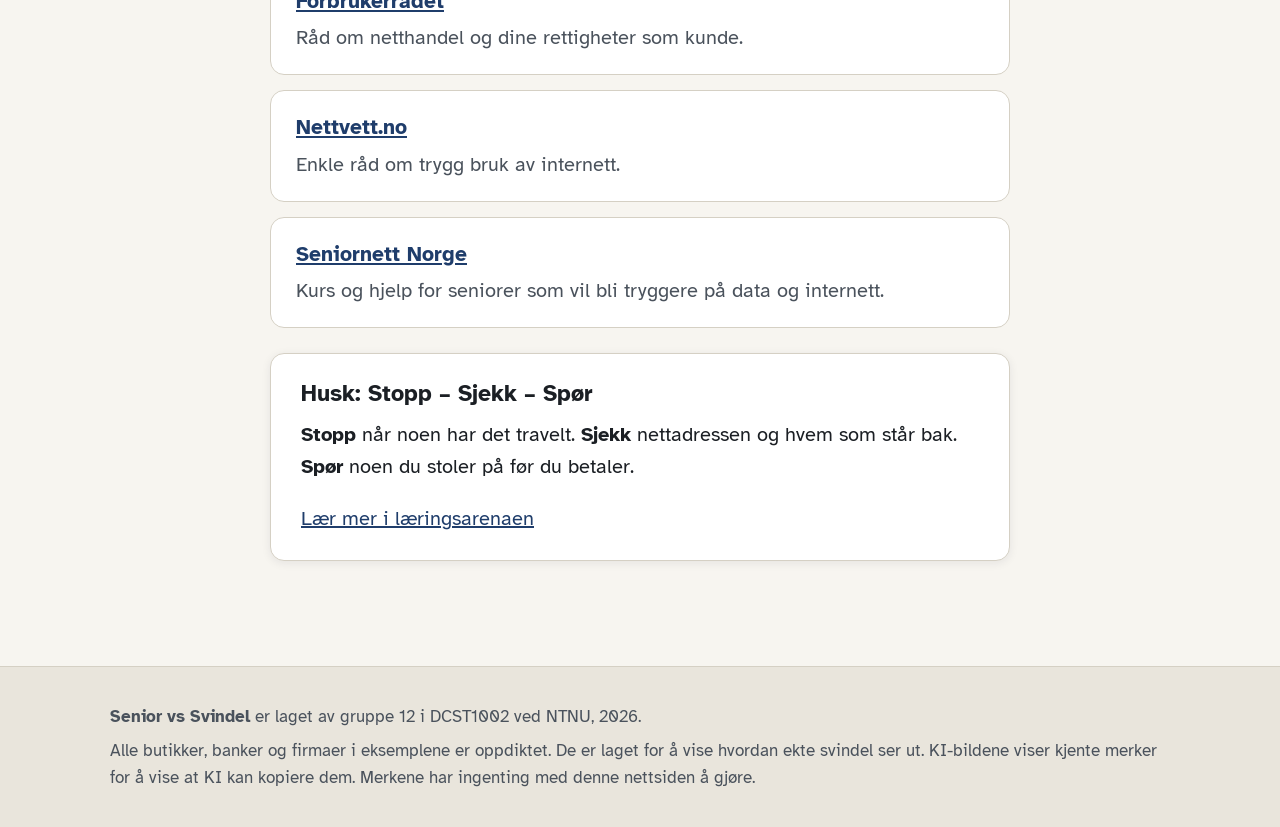
==== commit 28476bf9: "Legg til KI-bilder og ekte bilder i bildeoppgavene Fire KI-bilder fra Microsoft Designer og fire ekt" ====
--- a/hjelp.html
+++ b/hjelp.html
@@ -93,7 +93,7 @@
   <footer class="bunn">
     <div class="bunn-innhold">
       <p><b>Senior vs Svindel</b> er laget av gruppe 12 i DCST1002 ved NTNU, 2026.</p>
-      <p>Alle butikker, banker og firmaer i eksemplene er oppdiktet. De er laget for å vise hvordan ekte svindel ser ut.</p>
+      <p>Alle butikker, banker og firmaer i eksemplene er oppdiktet. De er laget for å vise hvordan ekte svindel ser ut. KI-bildene viser kjente merker for å vise at KI kan kopiere dem. Merkene har ingenting med denne nettsiden å gjøre.</p>
     </div>
   </footer>
 
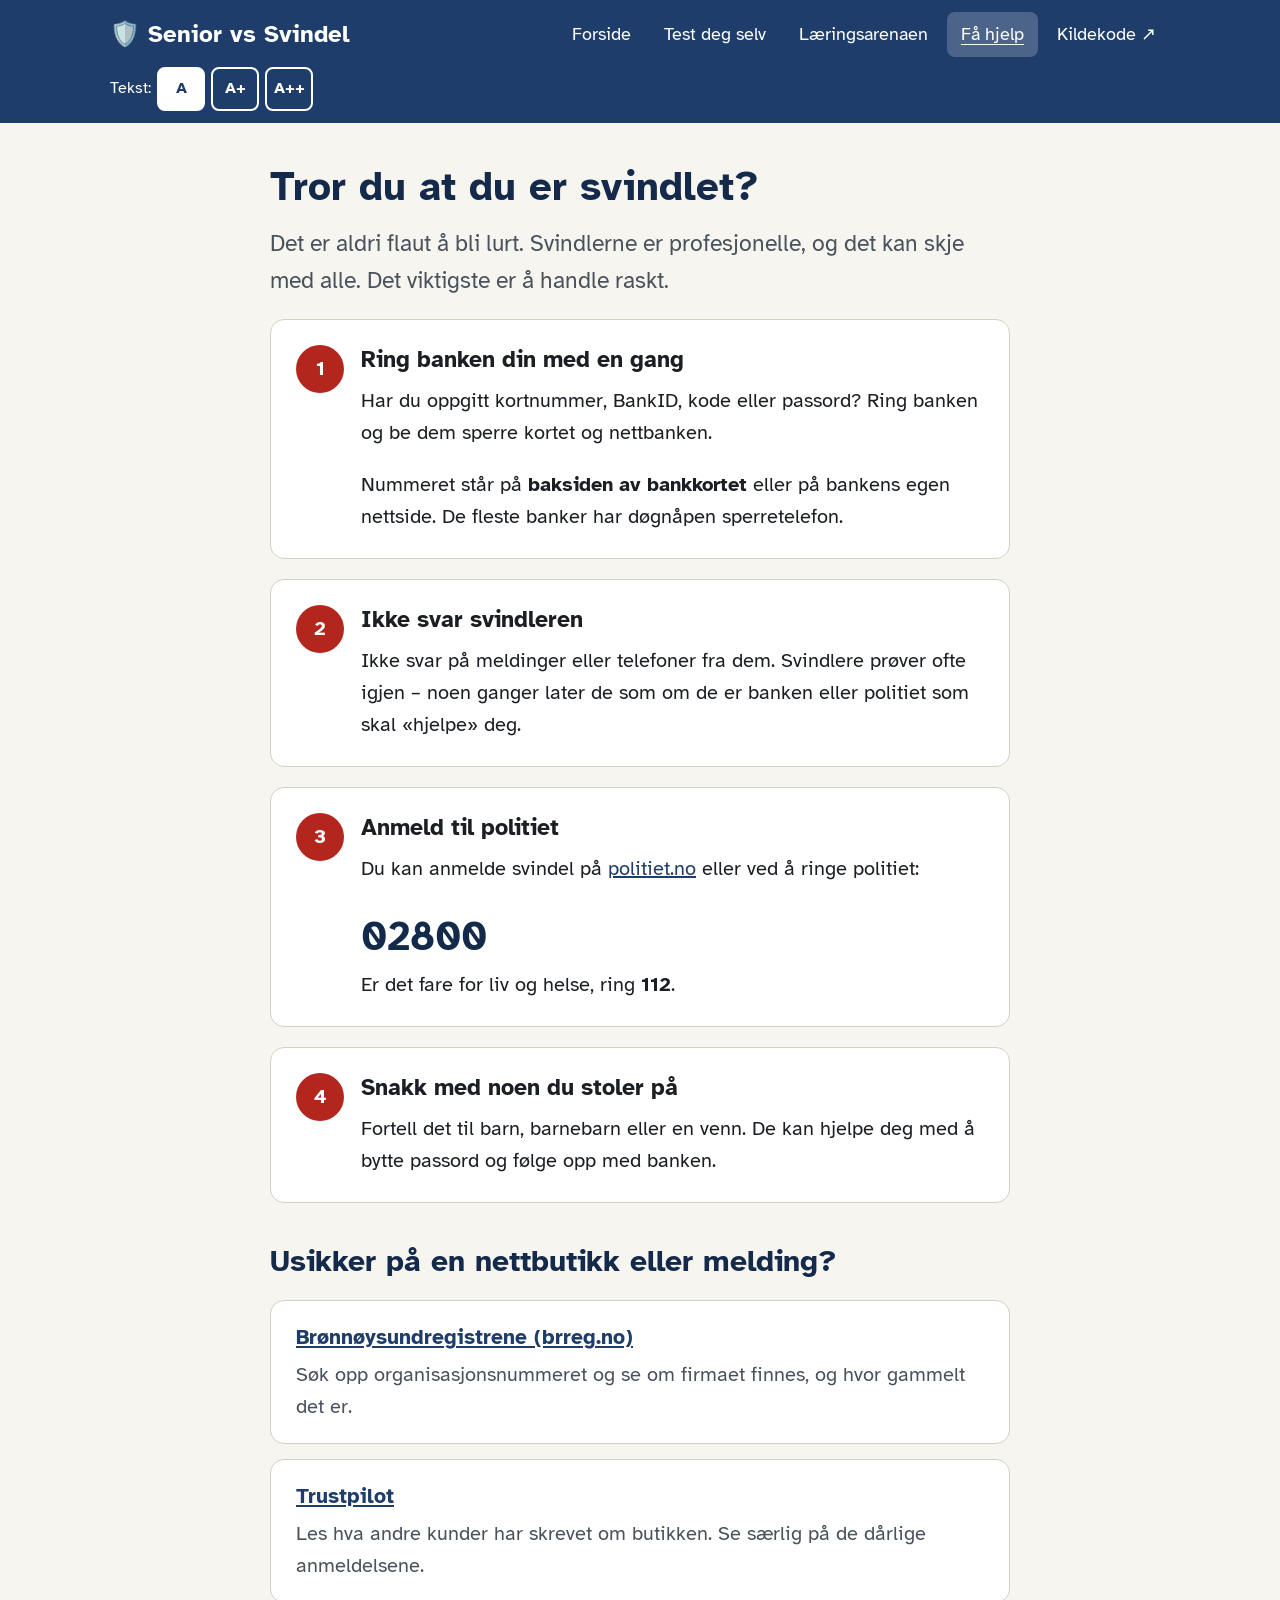
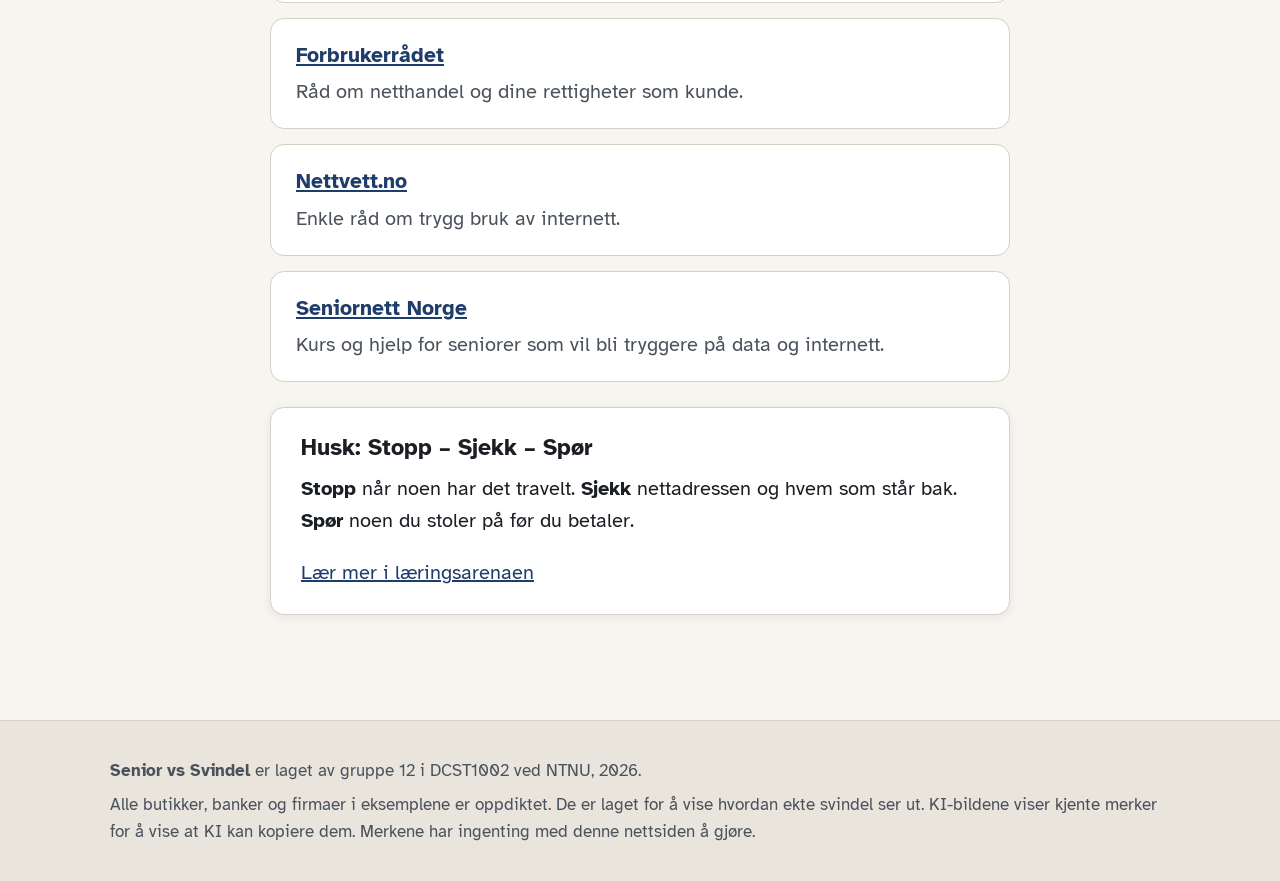
==== commit b7d18bc1: "Legg til Kildekode-fane i toppmenyen Lenken åpner GitHub-repoet i ny fane. Skjult tekst forteller sk" ====
--- a/hjelp.html
+++ b/hjelp.html
@@ -20,6 +20,7 @@
         <a href="test.html">Test deg selv</a>
         <a href="laering.html">Læringsarenaen</a>
         <a href="hjelp.html">Få hjelp</a>
+        <a href="https://github.com/basse00/senior-vs-svindel" target="_blank" rel="noopener">Kildekode <span aria-hidden="true">↗</span><span class="skjult"> (åpnes i ny fane)</span></a>
       </nav>
       <div class="tekststorrelse" role="group" aria-label="Tekststørrelse">
         <span>Tekst:</span>
--- a/css/stil.css
+++ b/css/stil.css
@@ -72,6 +72,7 @@
 }
 .hovedmeny a:hover { background: rgba(255, 255, 255, 0.15); }
 .hovedmeny a[aria-current="page"] { background: rgba(255, 255, 255, 0.2); text-decoration: underline; text-underline-offset: 4px; }
+.skjult { position: absolute; width: 1px; height: 1px; overflow: hidden; clip: rect(0 0 0 0); white-space: nowrap; }
 .tekststorrelse { display: flex; gap: 0.3rem; align-items: center; font-size: 0.8rem; }
 .tekststorrelse button {
   font: inherit; font-weight: 700; min-width: 2.4rem; min-height: 2.2rem;
